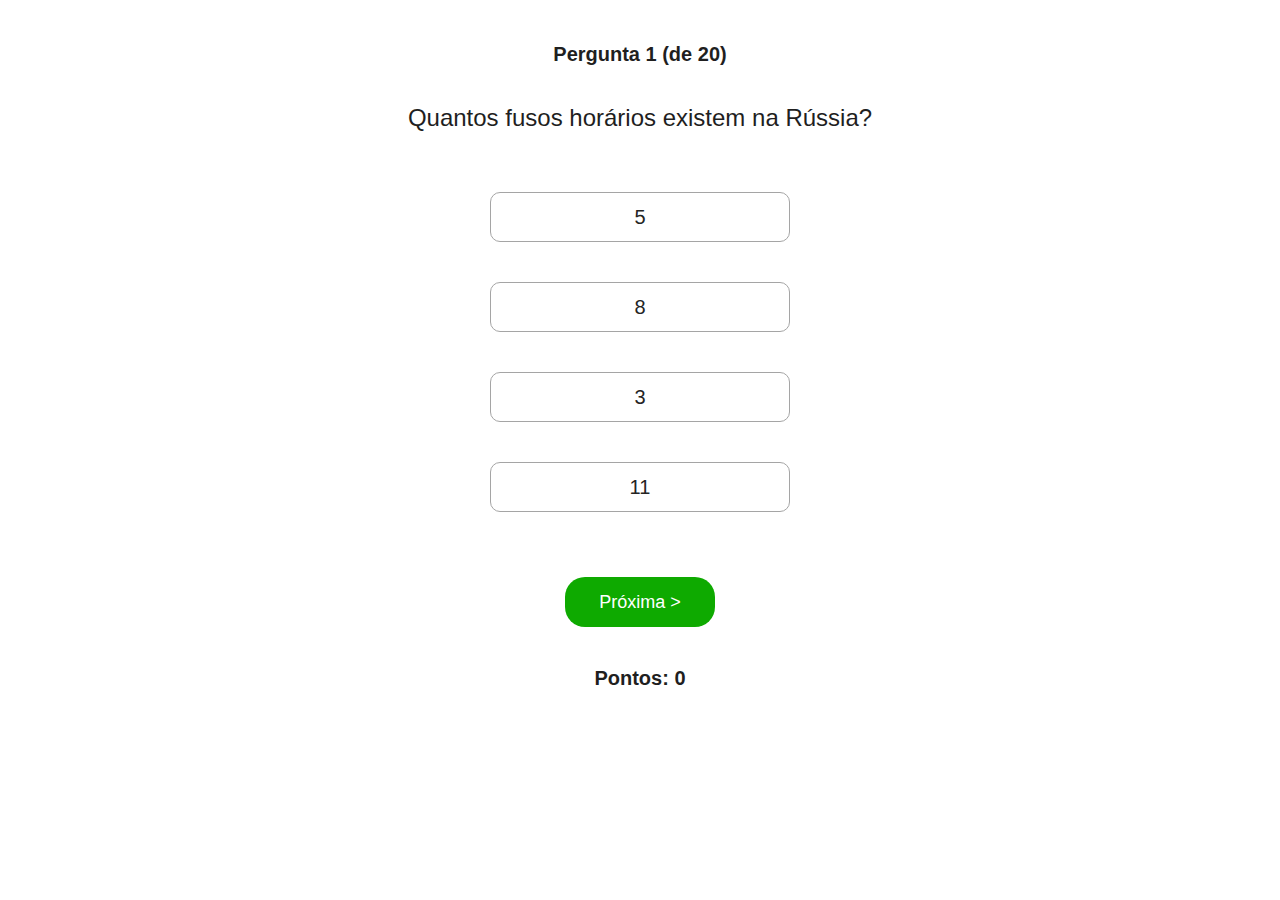
==== quiz-game/pt-BR/index.html @ 175344a9 "updating names" ====
<!DOCTYPE html>

<html>
    <head>
        <title>Quiz Conhecimentos Gerais</title>
        <style>
            #numberQuestion {
                margin-top: 35px;
            }
            h1 {
                font-weight: 600;
                font-size: 20px;
                margin-top: 40px;
                color: rgb(31, 31, 31);
            }
            h2 {
                margin-top: 25px;
                color: rgb(31, 31, 31);
                font-weight: 300;
            }
            #main {
                display: flex;
                flex-direction: column;
                justify-content: space-around;
                align-items: center;
                flex-wrap: wrap;
                font-family: 'Segoe UI', Tahoma, Geneva, Verdana, sans-serif;
            }
            button {
                display: flex;
                flex-direction: column;
                justify-content: space-around;
                align-items: center;
                flex-wrap: wrap;
                font-size: 20px;
                margin-top: 40px;
                min-width: 300px;
                min-height: 50px;
                font-family:'Segoe UI', Tahoma, Geneva, Verdana, sans-serif;
                background-color: rgb(255, 255, 255);
                color: rgb(36, 36, 36);
                border-color: rgb(165, 165, 165);
                border-radius: 10px;
                border-style: solid;
                transition: background-color 0.3s;
                transition: font-size 0.2s;
                border-width: 1px;
                padding-left: 20px;
                padding-right: 20px;
            }
            button:hover {
                background-color: rgb(239, 239, 239);
                font-size: 19px;
                border-width: 2px;
            }
            button:active {
                background-color: rgb(226, 226, 226);
            }
            #next {
                background-color: rgb(14, 170, 0);
                color: white;
                border-color: rgb(36, 36, 36);
                border-width: 0px;
                font-size: 18px;
                min-width: 150px;
                border-radius: 20px;
                margin-top: 65px
            }
            #next:hover {
                background-color: rgb(13, 159, 0);
                font-size: 17px;
            }
            #next:active {
                background-color:  rgb(12, 141, 0);
                border-width: 0px;
            }
            .correct {
                background-color: rgb(15, 175, 0);
                color: white;
                border-color: rgb(11, 127, 0);
                border-width: 1px;
            }
            .correct:hover {
                background-color: rgb(15, 175, 0);
                color: white;
                border-width: 3px;
            }
            .wrong {
                background-color: rgb(231, 0, 0);
                color: white;
                border-color: rgb(175, 0, 0);
                border-width: 1px;
            }
            .wrong:hover {
                background-color: rgb(231, 0, 0);
                color: white;
                border-width: 3px;
            }
            .hidden {display:none;}
            .goodMessage {color: rgb(15, 175, 0); margin-top: 100px;}
            .tryAgainMessage {color: rgb(231, 0, 0); margin-top: 100px;}
        </style>
    </head>
    <body>
        <div id="main">
            <h1 id="numberQuestion">Pergunta 1 (de 20)</h1>
            <h2 id="question">Quantos fusos horários existem na Rússia?</h2>
            <div>
                <button id="option1">5</button>
                <button id="option2">8</button>
                <button id="option3">3</button>
                <button id="option4">11</button>
            </div>
            <button id="next">Próxima ></button>
            <h1 id="score">Pontos: 0</h1>
        </div>
        <script src="main.js"></script>
    </body>
</html>
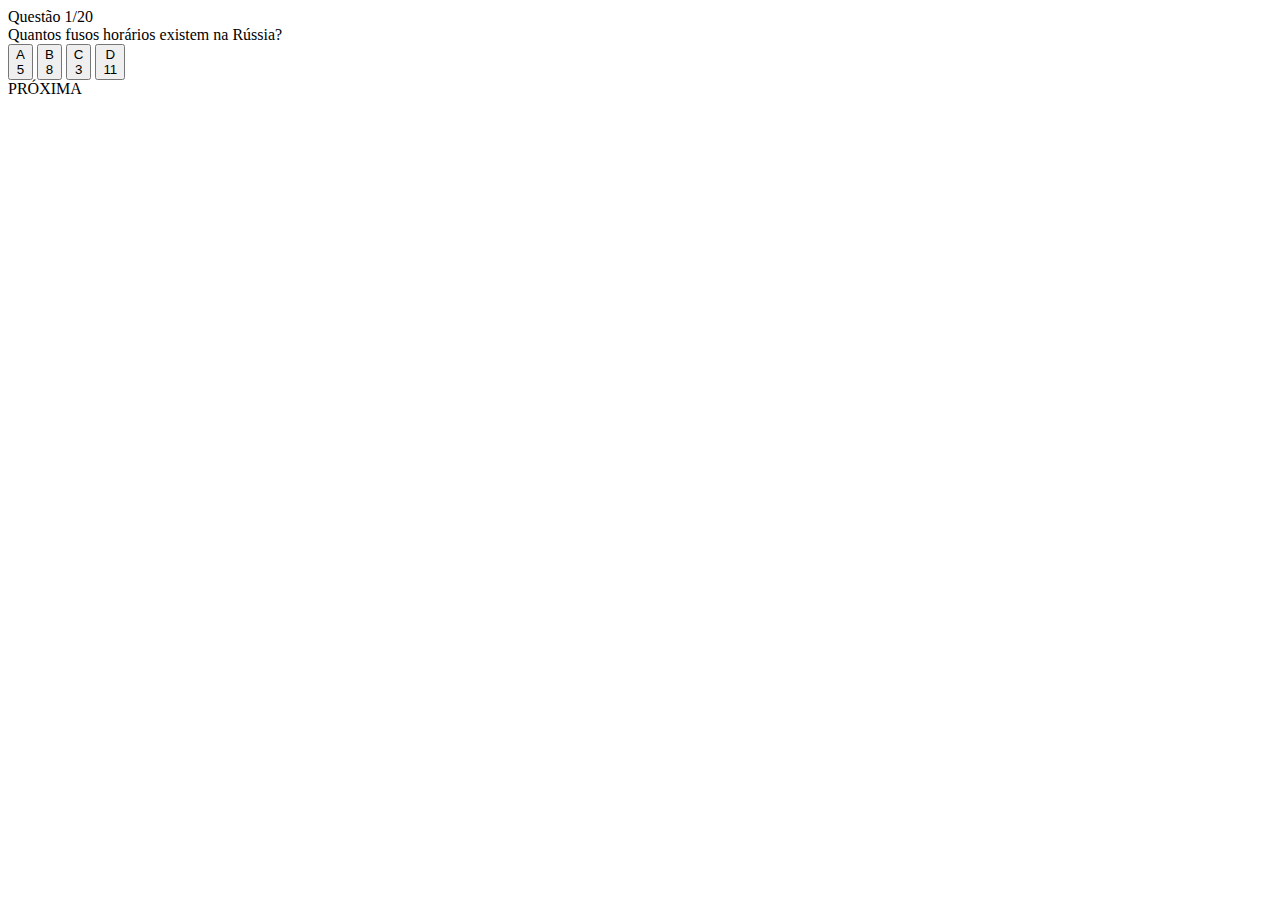
==== commit e34f9295: "add portuguese version" ====
--- a/quiz-game/pt-BR/index.html
+++ b/quiz-game/pt-BR/index.html
@@ -1,119 +1,64 @@
 <!DOCTYPE html>
-
-<html>
-    <head>
-        <title>Quiz Conhecimentos Gerais</title>
-        <style>
-            #numberQuestion {
-                margin-top: 35px;
-            }
-            h1 {
-                font-weight: 600;
-                font-size: 20px;
-                margin-top: 40px;
-                color: rgb(31, 31, 31);
-            }
-            h2 {
-                margin-top: 25px;
-                color: rgb(31, 31, 31);
-                font-weight: 300;
-            }
-            #main {
-                display: flex;
-                flex-direction: column;
-                justify-content: space-around;
-                align-items: center;
-                flex-wrap: wrap;
-                font-family: 'Segoe UI', Tahoma, Geneva, Verdana, sans-serif;
-            }
-            button {
-                display: flex;
-                flex-direction: column;
-                justify-content: space-around;
-                align-items: center;
-                flex-wrap: wrap;
-                font-size: 20px;
-                margin-top: 40px;
-                min-width: 300px;
-                min-height: 50px;
-                font-family:'Segoe UI', Tahoma, Geneva, Verdana, sans-serif;
-                background-color: rgb(255, 255, 255);
-                color: rgb(36, 36, 36);
-                border-color: rgb(165, 165, 165);
-                border-radius: 10px;
-                border-style: solid;
-                transition: background-color 0.3s;
-                transition: font-size 0.2s;
-                border-width: 1px;
-                padding-left: 20px;
-                padding-right: 20px;
-            }
-            button:hover {
-                background-color: rgb(239, 239, 239);
-                font-size: 19px;
-                border-width: 2px;
-            }
-            button:active {
-                background-color: rgb(226, 226, 226);
-            }
-            #next {
-                background-color: rgb(14, 170, 0);
-                color: white;
-                border-color: rgb(36, 36, 36);
-                border-width: 0px;
-                font-size: 18px;
-                min-width: 150px;
-                border-radius: 20px;
-                margin-top: 65px
-            }
-            #next:hover {
-                background-color: rgb(13, 159, 0);
-                font-size: 17px;
-            }
-            #next:active {
-                background-color:  rgb(12, 141, 0);
-                border-width: 0px;
-            }
-            .correct {
-                background-color: rgb(15, 175, 0);
-                color: white;
-                border-color: rgb(11, 127, 0);
-                border-width: 1px;
-            }
-            .correct:hover {
-                background-color: rgb(15, 175, 0);
-                color: white;
-                border-width: 3px;
-            }
-            .wrong {
-                background-color: rgb(231, 0, 0);
-                color: white;
-                border-color: rgb(175, 0, 0);
-                border-width: 1px;
-            }
-            .wrong:hover {
-                background-color: rgb(231, 0, 0);
-                color: white;
-                border-width: 3px;
-            }
-            .hidden {display:none;}
-            .goodMessage {color: rgb(15, 175, 0); margin-top: 100px;}
-            .tryAgainMessage {color: rgb(231, 0, 0); margin-top: 100px;}
-        </style>
-    </head>
-    <body>
-        <div id="main">
-            <h1 id="numberQuestion">Pergunta 1 (de 20)</h1>
-            <h2 id="question">Quantos fusos horários existem na Rússia?</h2>
-            <div>
-                <button id="option1">5</button>
-                <button id="option2">8</button>
-                <button id="option3">3</button>
-                <button id="option4">11</button>
-            </div>
-            <button id="next">Próxima ></button>
-            <h1 id="score">Pontos: 0</h1>
+<html lang="en">
+<head>
+    <meta charset="UTF-8">
+    <meta name="viewport" content="width=device-width, initial-scale=1.0">
+    <title>Quiz Game</title>
+    <link rel="stylesheet" href="/style.css">
+    <link rel="preconnect" href="https://fonts.googleapis.com">
+    <link rel="preconnect" href="https://fonts.gstatic.com" crossorigin>
+    <link href="https://fonts.googleapis.com/css2?family=Poppins:ital,wght@0,100;0,200;0,300;0,400;0,500;0,600;0,700;0,800;0,900;1,100;1,200;1,300;1,400;1,500;1,600;1,700;1,800;1,900&display=swap" rel="stylesheet">
+</head>
+<body>
+    <div class="quiz-game">
+        <div class="question-number">Questão 1/20</div>
+        <div class="markers">
+            <div class="circle"></div>
+            <div class="circle"></div>
+            <div class="circle"></div>
+            <div class="circle"></div>
+            <div class="circle"></div>
+            <div class="circle"></div>
+            <div class="circle"></div>
+            <div class="circle"></div>
+            <div class="circle"></div>
+            <div class="circle"></div>
+            <div class="circle"></div>
+            <div class="circle"></div>
+            <div class="circle"></div>
+            <div class="circle"></div>
+            <div class="circle"></div>
+            <div class="circle"></div>
+            <div class="circle"></div>
+            <div class="circle"></div>
+            <div class="circle"></div>
+            <div class="circle"></div>
         </div>
-        <script src="main.js"></script>
-    </body>
+        <div class="question-wording">Quantos fusos horários existem na Rússia?</div>
+        <div class="answers">
+            <button class="option" value="1">
+                <div>A</div>
+                <div class="bar"></div>
+                <div id="option1">5</div>
+            </button>
+            <button class="option" value="2">
+                <div>B</div>
+                <div class="bar"></div>
+                <div id="option2">8</div>
+            </button>
+            <button class="option" value="3">
+                <div>C</div>
+                <div class="bar"></div>
+                <div id="option3">3</div>
+            </button>
+            <button class="option" value="4">
+                <div>D</div>
+                <div class="bar"></div>
+                <div id="option4">11</div>
+            </button>
+        </div>
+        <div class="next-question">PRÓXIMA</div>
+    </div>
+    <script src="/pt-BR/main.js"></script>
+</body>
 </html>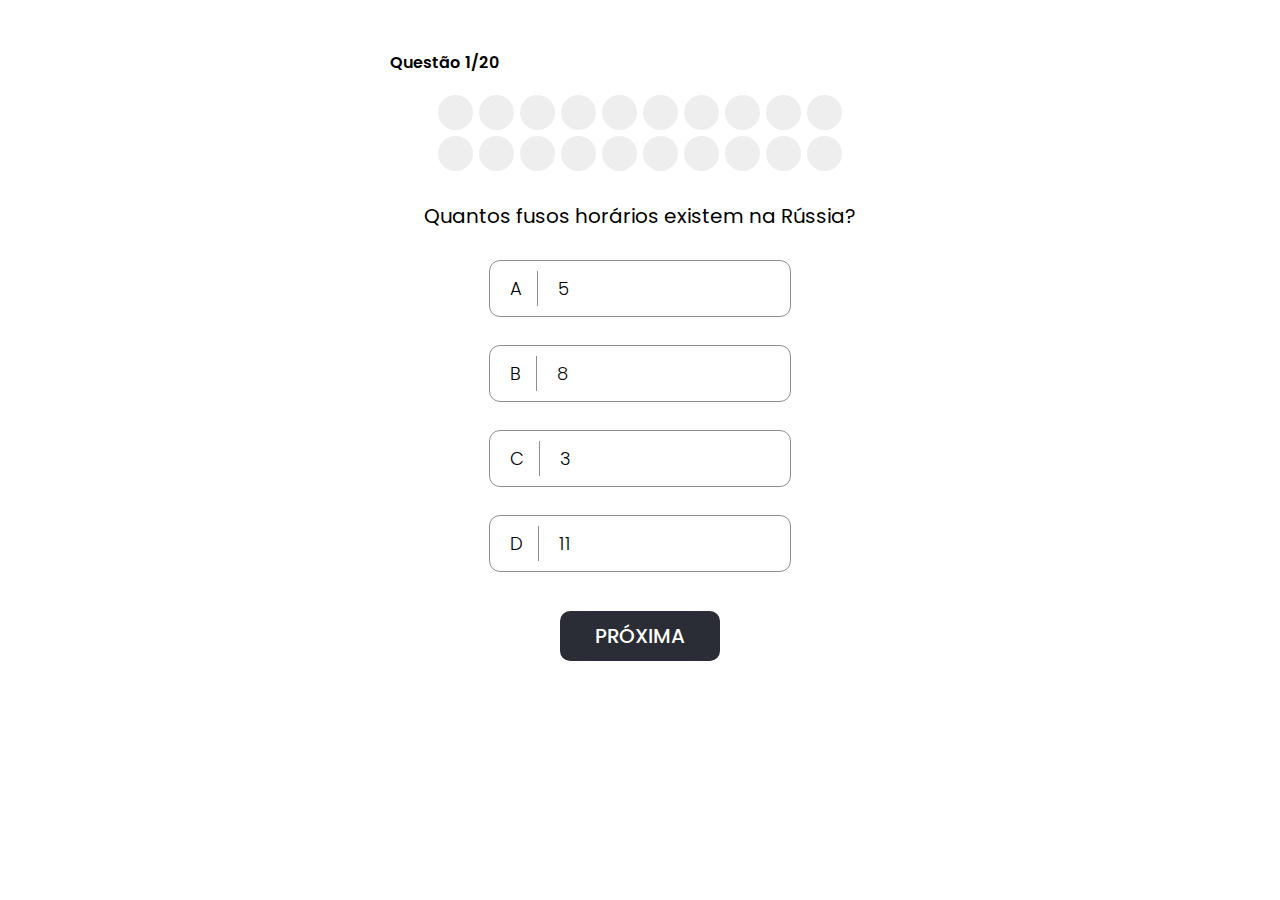
==== commit 028fd0ec: "preload images" ====
--- a/quiz-game/pt-BR/index.html
+++ b/quiz-game/pt-BR/index.html
@@ -4,12 +4,24 @@
     <meta charset="UTF-8">
     <meta name="viewport" content="width=device-width, initial-scale=1.0">
     <title>Quiz Game</title>
-    <link rel="stylesheet" href="/style.css">
+    <link rel="stylesheet" href="../styles/style.css">
     <link rel="preconnect" href="https://fonts.googleapis.com">
     <link rel="preconnect" href="https://fonts.gstatic.com" crossorigin>
     <link href="https://fonts.googleapis.com/css2?family=Poppins:ital,wght@0,100;0,200;0,300;0,400;0,500;0,600;0,700;0,800;0,900;1,100;1,200;1,300;1,400;1,500;1,600;1,700;1,800;1,900&display=swap" rel="stylesheet">
 </head>
 <body>
+    <script>
+        function preloadImages() {
+            let imgRight = new Image();
+            let imgRight2 = new Image();
+            let imgWrong = new Image();
+            let imgWrong2 = new Image();
+            imgRight.src = "/quiz-game/img/right.png";
+            imgRight2.src = "/quiz-game/img/right2.png";
+            imgWrong.src = "/quiz-game/img/wrong.png";
+            imgWrong2.src = "/quiz-game/img/wrong2.png";
+        }
+    </script>
     <div class="quiz-game">
         <div class="question-number">Questão 1/20</div>
         <div class="markers">
@@ -59,6 +71,6 @@
         </div>
         <div class="next-question">PRÓXIMA</div>
     </div>
-    <script src="/pt-BR/main.js"></script>
+    <script src="main.js"></script>
 </body>
 </html>--- a/quiz-game/styles/style.css
+++ b/quiz-game/styles/style.css
@@ -0,0 +1,232 @@
+body {
+  font-family: "Poppins", sans-serif;
+  color: black;
+  position: relative;
+}
+
+.quiz-game {
+  max-width: 500px;
+  width: 95%;
+  height: 700px;
+  margin: auto;
+  margin-top: 50px;
+}
+.quiz-game .answers {
+  max-width: 90%;
+  align-items: center;
+  margin-top: 10px;
+  display: flex;
+  margin: auto;
+  flex-direction: column;
+}
+
+.markers {
+  display: flex;
+  justify-content: left;
+  margin: auto;
+  max-width: 405px;
+  flex-wrap: wrap;
+  gap: 6px;
+  margin-top: 20px;
+}
+
+.circle {
+  width: 35px;
+  height: 35px;
+  border-radius: 25px;
+  background-color: #EEEEEE;
+}
+
+.question-number {
+  font-weight: 600;
+}
+
+.question-wording {
+  font-size: 20px;
+  width: 100%;
+  margin: auto;
+  margin-top: 30px;
+  text-align: center;
+}
+
+.wrong-marker {
+  background-color: #e33535;
+  background-image: url("../img/wrong2.png");
+  background-repeat: no-repeat;
+  background-size: 14px;
+  background-position: 50%;
+}
+
+.right-marker {
+  background-color: #4CAF4F;
+  background-image: url("../img/right2.png");
+  background-repeat: no-repeat;
+  background-size: 17px;
+  background-position: 50%;
+}
+
+.option {
+  width: 100%;
+  max-width: 300px;
+  margin-top: 30px;
+  height: 55px;
+  font-size: 10px;
+  border-radius: 10px;
+  outline: 1px solid #8D8D8D;
+  border: none;
+  background-color: white;
+  display: flex;
+  font-size: 18px;
+  font-weight: 300;
+  font-family: "Poppins", sans-serif;
+  padding: 5px 20px;
+  align-items: center;
+  cursor: pointer;
+  transition: background-color 200ms ease, outline 50ms ease;
+}
+.option:hover {
+  background-color: rgb(241, 241, 241);
+  outline: 2px solid #8D8D8D;
+}
+.option:active {
+  background-color: rgb(225, 225, 225);
+  outline: 2px solid #8D8D8D;
+}
+.option .bar {
+  width: 1px;
+  height: 35px;
+  background-color: #8D8D8D;
+  margin-left: 15px;
+  margin-right: 20px;
+}
+
+.option.right-answer,
+.wrong-answer {
+  color: white;
+  outline: none;
+}
+
+.next-question {
+  border-radius: 10px;
+  background-color: #2A2D35;
+  color: white;
+  height: 50px;
+  width: 160px;
+  font-size: 20px;
+  font-family: "Poppins", sans-serif;
+  font-weight: 500;
+  margin: auto;
+  display: flex;
+  align-items: center;
+  justify-content: center;
+  margin-top: 40px;
+  cursor: pointer;
+}
+
+.wrong-answer > .bar {
+  background-color: #b52424;
+}
+
+.right-answer > .bar {
+  background-color: #3e9741;
+}
+
+.wrong-answer {
+  background-color: #e33535;
+  background-image: url("../img/wrong.png");
+  background-repeat: no-repeat;
+  background-size: 25px;
+  background-position: 95%;
+}
+.wrong-answer:hover {
+  background-color: #d83333;
+  outline: none;
+}
+.wrong-answer:active {
+  background-color: #cf3333;
+  outline: none;
+}
+
+.right-answer {
+  background-color: #4CAF4F;
+  background-image: url("../img/right.png");
+  background-repeat: no-repeat;
+  background-size: 25px;
+  background-position: 95%;
+}
+.right-answer:hover {
+  background-color: #47a64a;
+  outline: none;
+}
+.right-answer:active {
+  background-color: #439c46;
+  outline: none;
+}
+
+.hidden {
+  display: none;
+}
+
+.final-message {
+  font-size: 20px;
+  color: #e33535;
+  width: 50%;
+  height: 50px;
+  margin: auto;
+  text-align: center;
+  position: absolute;
+  top: 50px;
+  right: 0;
+  left: 0;
+}
+
+.final-button {
+  position: absolute;
+  top: 100px;
+  right: 0;
+  left: 0;
+}
+
+@media (max-width: 500px) {
+  .markers {
+    display: flex;
+    justify-content: left;
+    margin: auto;
+    max-width: 355px;
+    flex-wrap: wrap;
+    gap: 6px;
+    margin-top: 20px;
+  }
+  .circle {
+    width: 30px;
+    height: 30px;
+    border-radius: 25px;
+    background-color: #EEEEEE;
+  }
+  .question-wording {
+    font-size: 18px;
+    width: 100%;
+    margin: auto;
+    margin-top: 30px;
+    text-align: center;
+  }
+  .question-number {
+    font-weight: 600;
+    font-size: 15px;
+  }
+  .option {
+    font-size: 16px;
+    height: 50px;
+  }
+  .next-question {
+    font-size: 18px;
+    height: 45px;
+    width: 140px;
+  }
+  .wrong-marker {
+    background-color: #e33535;
+  }
+  .right-marker {
+    background-color: #4CAF4F;
+  }
+}/*# sourceMappingURL=style.css.map */